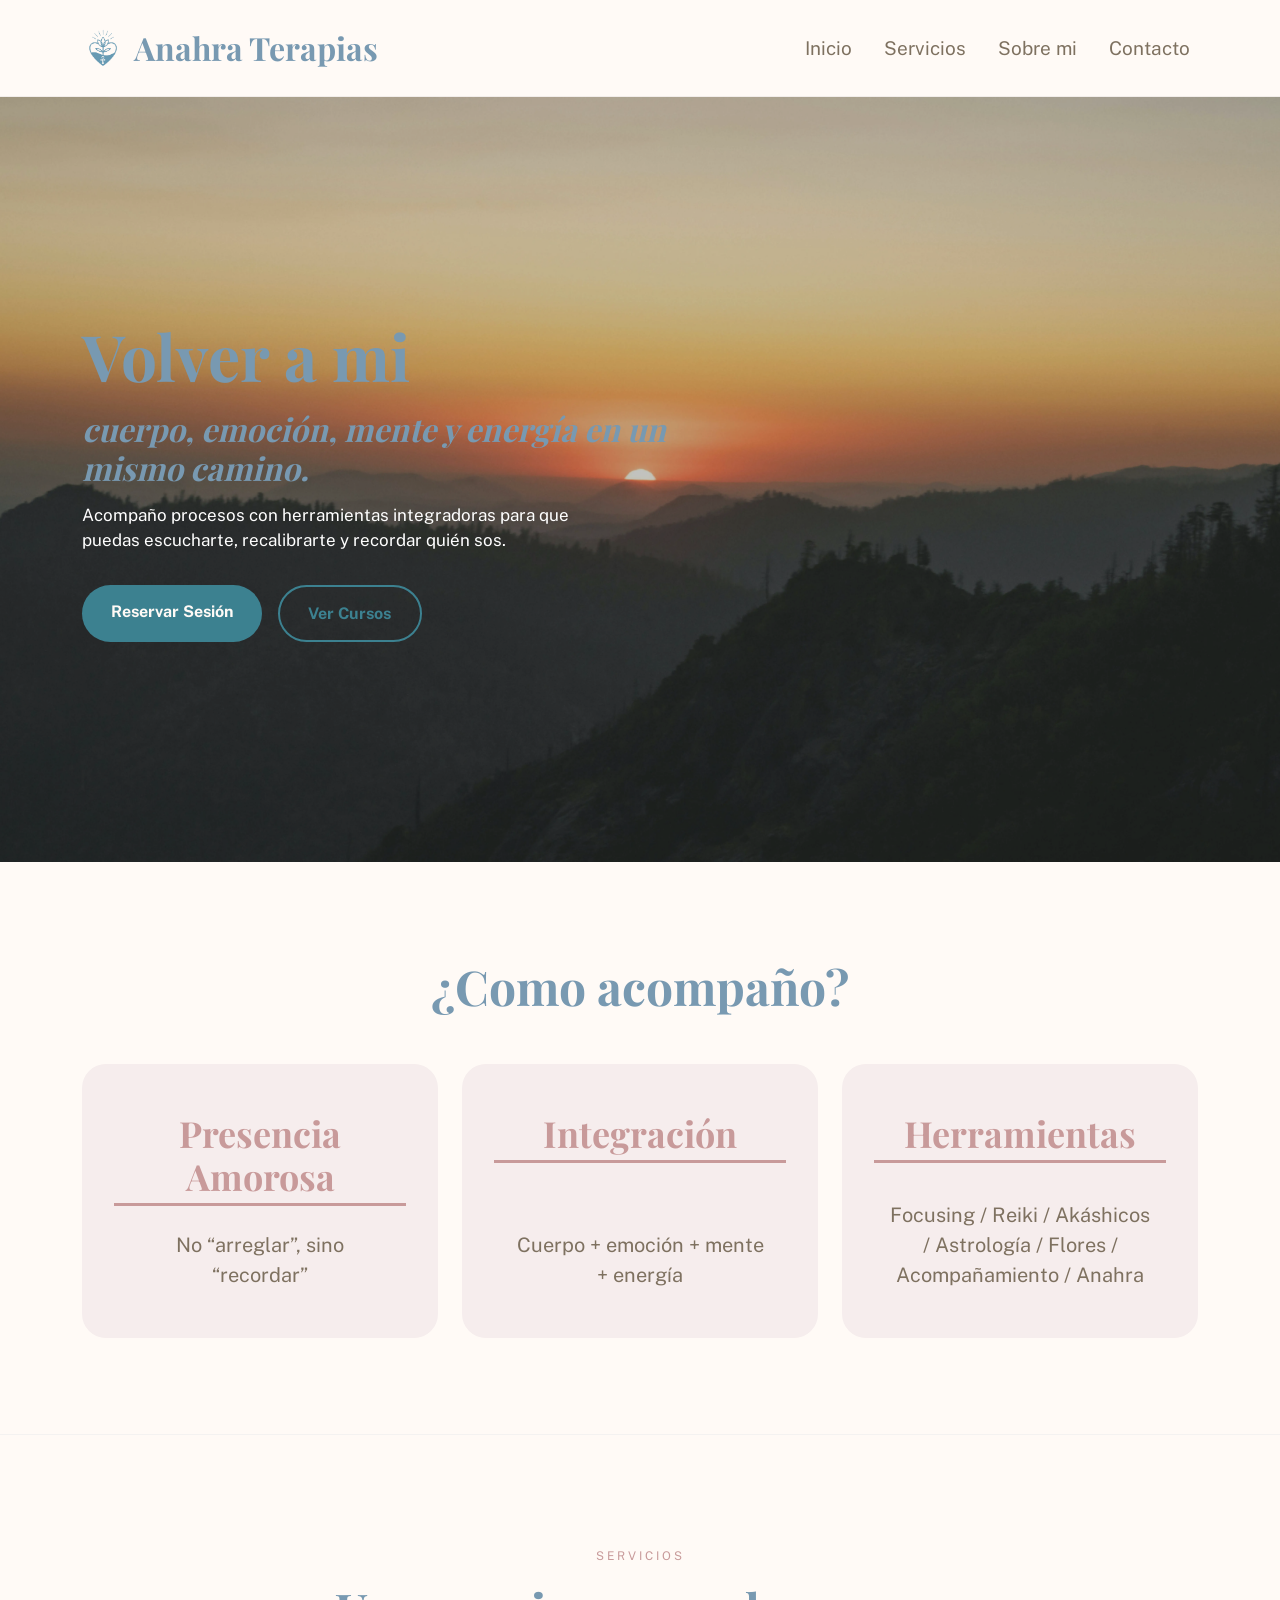
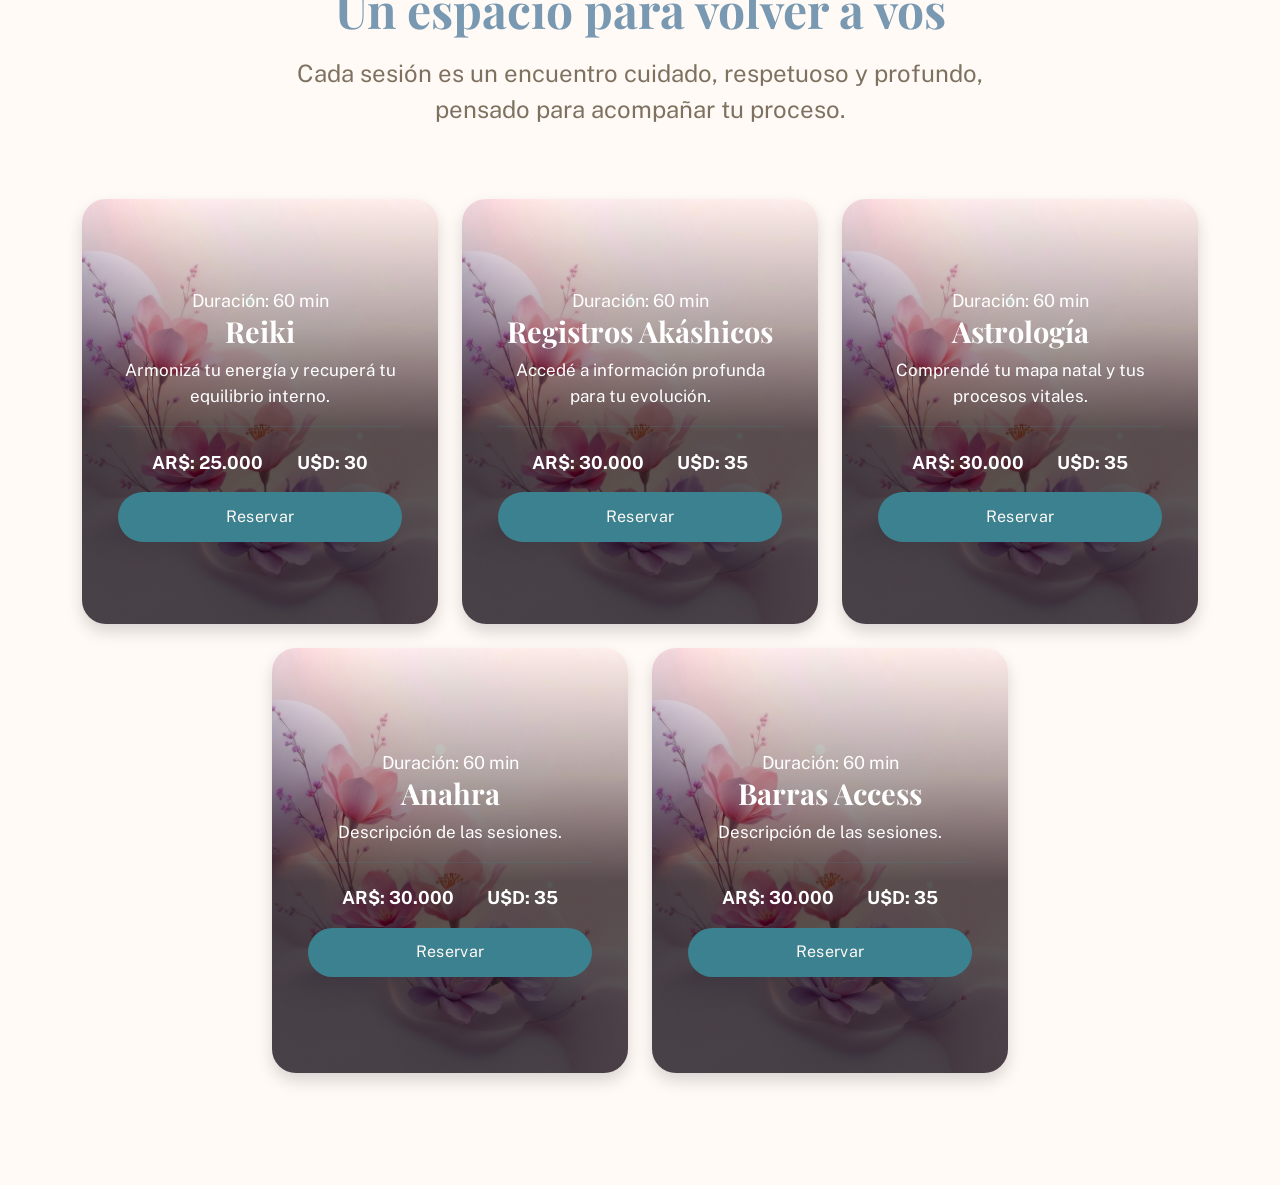
==== index.html @ 796b8c89 "first commit" ====
<!DOCTYPE html>
<html lang="en">

<head>
  <meta charset="UTF-8">
  <meta name="viewport" content="width=device-width, initial-scale=1.0, minimum-scale=1.0">
  <title>Anahra Terápias</title>

  <!-- styles -->
  <link rel="stylesheet" href="/dist/bootstrap-5.3.8-dist/css/bootstrap.min.css">
  <link rel="stylesheet" href="/dist/bootstrap-icons-1.13.1/bootstrap-icons.min.css">
  <link rel="stylesheet" href="/assets/main.css">
</head>

<body>
  <header class="sticky-top">
    <nav class="navbar navbar-expand-lg custom-navbar">
      <div class="container">

        <!-- Logo + Nombre -->
        <a class="navbar-brand brand-wrapper" href=".">
          <img src="/assets/img/logo-alt.png" alt="Logo" class="brand-logo">
          <span class="brand-text">
            Anahra Terapias
          </span>
        </a>

        <!-- Botón mobile -->
        <button class="navbar-toggler" type="button" data-bs-toggle="offcanvas" data-bs-target="#offcanvasNavbar">
          <span class="navbar-toggler-icon"></span>
        </button>

        <!-- Offcanvas -->
        <div class="offcanvas offcanvas-end" tabindex="-1" id="offcanvasNavbar">

          <div class="offcanvas-header">
            <h5 class="offcanvas-title brand-text">
              Menú
            </h5>
            <button type="button" class="btn-close" data-bs-dismiss="offcanvas">
            </button>
          </div>

          <div class="offcanvas-body">
            <ul class="navbar-nav justify-content-end flex-grow-1 gap-3">

              <li class="nav-item">
                <a class="nav-link nav-text" href="#">Inicio</a>
              </li>

              <li class="nav-item">
                <a class="nav-link nav-text" href="#">Servicios</a>
              </li>

              <li class="nav-item">
                <a class="nav-link nav-text" href="about.html">Sobre mi</a>
              </li>

              <li class="nav-item">
                <a class="nav-link nav-text" href="#">Contacto</a>
              </li>

            </ul>
          </div>

        </div>

      </div>
    </nav>
  </header>


  <main>
    <!-- main: hero section start -->
    <section class="hero">
      <div class="container">
        <div class="row align-items-center hero-row">

          <div class="col-lg-7">

            <h1 class="hero-title">
              Volver a mi
            </h1>

            <h2 class="hero-subtitle">
              cuerpo, emoción, mente y energía en un mismo camino.
            </h2>

            <p class="hero-text">
              Acompaño procesos con herramientas integradoras para que puedas escucharte, recalibrarte y recordar quién
              sos.
            </p>

            <div class="hero-buttons">
              <a href="https://calendar.app.google/NTyVHfQM2wgzenp68" target="_blank" class="btn-primary-custom">
                Reservar Sesión
              </a>

              <a href="#" class="btn-outline-custom">
                Ver Cursos
              </a>
            </div>

          </div>

        </div>
      </div>
    </section>
    <!-- end section -->

    <!-- main: section #1 -->

    <section class="section-one">
      <div class="container">

        <h1 class="section-one-title text-center">
          ¿Como acompaño?
        </h1>

        <div class="row g-4 mt-4">

          <!-- Card 1 -->
          <div class="col-lg-4">
            <div class="section-one-card">

              <h3 class="card-title underline">
                Presencia Amorosa
              </h3>

              <p class="card-text">
                No “arreglar”, sino “recordar”
              </p>

            </div>
          </div>

          <!-- Card 2 -->
          <div class="col-lg-4">
            <div class="section-one-card">

              <h3 class="card-title underline">
                Integración
              </h3>

              <p class="card-text">
                Cuerpo + emoción + mente + energía
              </p>

            </div>
          </div>

          <!-- Card 3 -->
          <div class="col-lg-4">
            <div class="section-one-card">

              <h3 class="card-title underline">
                Herramientas
              </h3>

              <p class="card-text">
                Focusing / Reiki / Akáshicos / Astrología /
                Flores / Acompañamiento / Anahra
              </p>

            </div>
          </div>

        </div>
      </div>
    </section>
    <!-- end section -->

    <!-- main: services section -->
    <section class="services-section">
      <div class="container">
        <div class="section-header text-center">
          <span class="section-eyebrow">
            SERVICIOS
          </span>
          <h2 class="section-title">
            Un espacio para volver a vos
          </h2>
          <p class="section-subtitle">
            Cada sesión es un encuentro cuidado, respetuoso y profundo,
            pensado para acompañar tu proceso.
          </p>
        </div>
        <!-- GRID (js) -->
        <div id="services-container" class="row g-4 mt-5 justify-content-center"></div>
      </div>
    </section>
    <!-- end section -->
  </main>
</body>

<!-- scripts & js -->
<script src="/assets/index.js"></script>
<script src="/dist/bootstrap-5.3.8-dist/js/bootstrap.bundle.min.js"></script>
<script src="/dist/bootstrap-icons-1.13.1/bootstrap-icons.json"></script>

</html>
---- assets/main.css ----
/* ===== fonts ===== */

@font-face {
  font-family: 'Playfair Display';
  src: url('/assets/fonts/PlayfairDisplay-Regular.woff2') format('woff2');
  font-weight: 400;
  font-style: normal;
  font-display: swap;
}

@font-face {
  font-family: 'Playfair Display';
  src: url('/assets/fonts/PlayfairDisplay-Bold.woff2') format('woff2');
  font-weight: 700;
  font-style: normal;
  font-display: swap;
}

@font-face {
  font-family: 'Public Sans';
  src: url('/assets/fonts/PublicSans-Regular.woff2') format('woff2');
  font-weight: 400;
  font-style: normal;
  font-display: swap;
}

@font-face {
  font-family: 'Public Sans';
  src: url('/assets/fonts/PublicSans-Bold.woff2') format('woff2');
  font-weight: 700;
  font-style: normal;
  font-display: swap;
}

/* ================== */

:root {

  /* Fonts */
  --font-title: 'Playfair Display', serif;
  --font-body: 'Public Sans', sans-serif;

  /* Background */
  --bg-main: #FFFAF6;

  /* UI Colors */
  --primary: #6EC1E4;
  --secondary: #E1C2C2;

  /* Buttons / Links */
  --cta: #3C8190;
  --cta-hover: #82B3BE;

  /* Typography */
  --heading: #7899B1;
  --text: #7E7160;
  --secondarytext: #fff;
  --blacktext: #222;
}

/* ===== reset ===== */

*,
*::before,
*::after {
  box-sizing: border-box;
  margin: 0;
  padding: 0;
}


html {
  scroll-behavior: smooth;
}


body {
  min-height: 100vh;
  text-rendering: optimizeLegibility;
  -webkit-font-smoothing: antialiased;
  background: var(--bg-main);
  color: var(--text);
  overflow-x: hidden;
  /* font */
  font-family: var(--font-body);
  font-weight: 400;
}

img,
picture,
video,
canvas,
svg {
  display: block;
  max-width: 100%;
}

input,
button,
textarea,
select {
  font: inherit;
}

a {
  text-decoration: none;
  color: inherit;
  /* font */
  font-family: var(--font-body);
  font-weight: 400;
  color: var(--cta);
}

ul,
ol {
  list-style: none;
}

h1,
h2,
h3,
h4,
h5,
h6 {
  color: var(--heading);
}

h1,
h2 {
  /* font */
  font-family: var(--font-title);
  font-weight: 700;
  color: var(--heading);
}

h3,
h4,
h5,
h6 {
  /* font */
  font-family: var(--font-body);
  font-weight: 700;
  color: var(--heading);
}

p {
  /* font */
  font-family: var(--font-body);
  font-weight: 400;
}

/* ================== */

/* ===== global styles ===== */

button,
.btn {
  font-family: var(--font-body);
}

.btn {
  display: inline-flex;
  align-items: center;
  justify-content: center;
  padding: 0.8rem 1.6rem;
  border-radius: 999px;
  border: none;
  background: var(--cta);
  color: var(--bg-main);
  font-weight: 500;
  letter-spacing: 0.3px;
  cursor: pointer;
  transition: all .25s ease;
}

.btn:hover {
  background: var(--cta-hover);
  box-shadow: 0 8px 18px rgba(0, 0, 0, 0.08);
  color: var(--bg-main);
}

.btn:active {
  transform: translateY(0);
  box-shadow: none;
}

.btn-outline {
  background: transparent;
  align-items: center;
  justify-content: center;
  padding: 0.8rem 1.6rem;
  border-radius: 999px;
  font-weight: 500;
  letter-spacing: 0.3px;
  cursor: pointer;
  transition: all .25s ease;
  border: 2px solid var(--cta);
  color: var(--cta);

}

.btn-outline:hover {
  border: 2px solid var(--cta-hover);
  background: var(--cta-hover);
  color: var(--bg-main);
}

/* ================== */

/* ===== navbar ===== */

.custom-navbar {
  background: #FFFAF6;
  padding: 1.2rem 0;
  border-bottom: 1px solid rgba(0, 0, 0, 0.05);
}

.brand-wrapper {
  display: flex;
  align-items: center;
  gap: .6rem;
  text-decoration: none;
}

.brand-logo {
  height: 42px;
  width: auto;
}

.brand-text {
  font-family: 'Playfair Display', serif;
  font-weight: 700;
  font-size: 1.5rem;
  color: var(--heading);
  font-size: 2rem;
}

.nav-text {
  font-family: 'Public Sans', sans-serif;
  font-weight: 400;
  color: var(--text);
  font-size: 1.25rem;
}

.nav-text:hover {
  color: var(--cta-hover);
}

.navbar-toggler {
  border: none;
}

.navbar-toggler:focus {
  box-shadow: none;
}

.offcanvas {
  background: #FFFAF6;
}

.offcanvas .nav-link {
  font-size: 1.2rem;
  padding: .5rem 0;
}

@media (max-width: 426px) {

  .brand-text {
    font-size: 1.25rem;
  }

  .nav-text {
    font-size: .95rem;
  }

}

/* ================== */

/* ===== main: hero section ===== */

.hero {
  min-height: 85vh;
  display: flex;
  align-items: center;
  background-image: url('/assets/img/img (5).webp');
  background-size: cover;
  background-position: center;
  position: relative;
}

.hero::before {
  content: "";
  position: absolute;
  inset: 0;
  background: #4d4b4a55;
}

.hero .container {
  position: relative;
  z-index: 2;
}

.hero-title {
  font-family: 'Playfair Display', serif;
  font-weight: 700;
  font-size: clamp(2.8rem, 5vw, 4rem);
  color: var(--heading);
  text-wrap-mode: nowrap;
}

.hero-subtitle {
  font-family: 'Playfair Display', serif;
  font-style: italic;
  font-size: clamp(1.5rem, 3vw, 2rem);
  margin-top: 1rem;
  color: var(--heading);
  text-wrap-mode: nowrap;
}

.hero-text {
  font-family: 'Public Sans', sans-serif;
  font-size: 1.05rem;
  max-width: 520px;
  margin-top: 1rem;
  color: var(--secondarytext);
  text-wrap-mode: nowrap;
}

.hero-buttons {
  margin-top: 2rem;
  display: flex;
  gap: 1rem;
  flex-wrap: wrap;
}

.btn-primary-custom {
  background: var(--cta);
  color: var(--bg-main);
  padding: .9rem 1.8rem;
  border-radius: 999px;
  text-decoration: none;
  font-family: 'Public Sans', sans-serif;
  font-weight: 600;
  transition: .25s;
}

.btn-primary-custom:hover {
  background: var(--cta-hover);
}

.btn-outline-custom {
  border: 2px solid var(--cta);
  color: var(--cta);
  padding: .9rem 1.8rem;
  border-radius: 999px;
  text-decoration: none;
  font-family: 'Public Sans', sans-serif;
  font-weight: 600;
  transition: .25s;
}

.btn-outline-custom:hover {
  background: var(--cta-hover);
  color: var(--bg-main);
  border: 2px solid var(--cta-hover);
}

@media (max-width:992px) {
  .hero-title {
    text-wrap-style: balance !important;
  }

  .hero-text {
    text-wrap-style: pretty !important;
  }

  .hero-subtitle {
    text-wrap-style: pretty !important;
  }
}

@media (max-width:768px) {

  .hero {
    text-align: center;
    padding: 4rem 0;
  }

  .hero-text {
    margin-inline: auto;
  }

  .hero-buttons {
    justify-content: center;
  }

}

/* ================== */

/* ===== main: section one ===== */

.section-one {
  background: #FFFAF6;
  padding: 6rem 0;
}

.section-one-title {
  font-family: 'Playfair Display', serif;
  font-weight: 700;
  font-size: clamp(2rem, 4vw, 2.8rem);
  color: #7899B1;
  font-size: 3rem;
}

.section-one-card {
  background: #F6EDED;
  border-radius: 24px;
  padding: 3rem 2rem;
  text-align: center;
  height: 100%;
  display: flex;
  flex-direction: column;
  justify-content: center;
}

.card-title {
  font-family: 'Playfair Display', serif;
  font-weight: 700;
  font-size: 2.25rem;
  color: #C89A9A;
  margin-bottom: 2rem;
}

.card-text {
  font-family: 'Public Sans', sans-serif;
  color: #7E7160;
  max-width: 260px;
  margin: auto;
  font-size: 1.25rem;
}

@media (max-width:768px) {

  .section-one {
    padding: 4rem 1rem;
  }

  .section-one-card {
    padding: 2rem 1.5rem;
  }

}

.card-title.underline {
  position: relative;
  display: inline-block;
}

/* linea */
.card-title.underline::after {
  content: "";
  position: absolute;
  left: 0;
  bottom: -8px;
  width: 100%;
  height: 3px;
  background: #C89A9A;
  transform-origin: left;
  animation: drawLine 3.5s ease-in-out infinite;
}

@keyframes drawLine {

  0% {
    transform: scaleX(0);
    opacity: 0;
  }

  20% {
    transform: scaleX(1);
    opacity: 1;
  }

  80% {
    transform: scaleX(1);
    opacity: 1;
  }

  100% {
    transform: scaleX(0);
    opacity: 0;
  }
}

/* ===== sections: title / subtitle / eyebrown ===== */

.section-header {
  max-width: 720px;
  margin: auto;
}

.section-eyebrow {
  display: block;
  font-family: 'Public Sans', sans-serif;
  letter-spacing: 3px;
  font-size: .75rem;
  color: #C89A9A;
  margin-bottom: 1rem;
}

.section-title {
  font-family: 'Playfair Display', serif;
  font-size: clamp(2.3rem, 4vw, 3rem);
  color: #7899B1;
  font-weight: 700;
  font-size: 3rem;
}

.section-subtitle {
  font-family: 'Public Sans', sans-serif;
  color: #7E7160;
  margin-top: 1rem;
  font-size: 1.50rem;
}

/* ================== */

/* ===== main: services section ===== */

.services-section {
  background: #FFFAF6;
  padding: 7rem 0;
  border-top: 1px solid rgba(120, 153, 177, .08);

}

.service-card {
  position: relative;
  border-radius: 24px;
  overflow: hidden;
  height: 425px;
  background-size: cover;
  background-position: center;
  display: flex;
  align-items: center;
  justify-content: center;
  transition: all .4s ease;
}

.service-btn {
  display: inline-block;
  margin-top: auto;
  font-family: var(--font-body);
}

.service-content {
  width: 100%;
  margin: calc(10%);
}

.service-card::before {
  content: "";
  position: absolute;
  inset: 0;
  background: linear-gradient(to top,
      #000000a6 45%,
      #0000004d 70%,
      transparent);
  transition: .4s ease;
}

.service-card>* {
  position: relative;
  z-index: 2;
}

.service-duration {
  display: block;
  margin-top: .4rem;
  font-size: 1.1rem;
  color: var(--secondarytext);
  font-family: var(--font-body);
}

.service-price-container {
  display: flex;
  justify-content: space-evenly;
}

.service-price {
  margin-top: .4rem;
  font-size: 1.1rem;
  font-weight: bold;
  color: var(--secondarytext);
  font-family: var(--font-body);
}

.service-card h3 {
  font-family: var(--font-title);
  font-size: 1.8rem;
  color: var(--secondarytext);
}

.service-benefit {
  font-family: var(--font-body);
  font-size: 1.05rem;
  line-height: 1.6;
  color: var(--secondarytext);
}


.service-card:hover::before {
  background: rgba(255, 255, 255, 0.511);
}

.service-card:hover h3,
.service-card:hover .service-benefit,
.service-card:hover .service-duration,
.service-card:hover .service-price {
  color: var(--blacktext);
}

/* ================== */
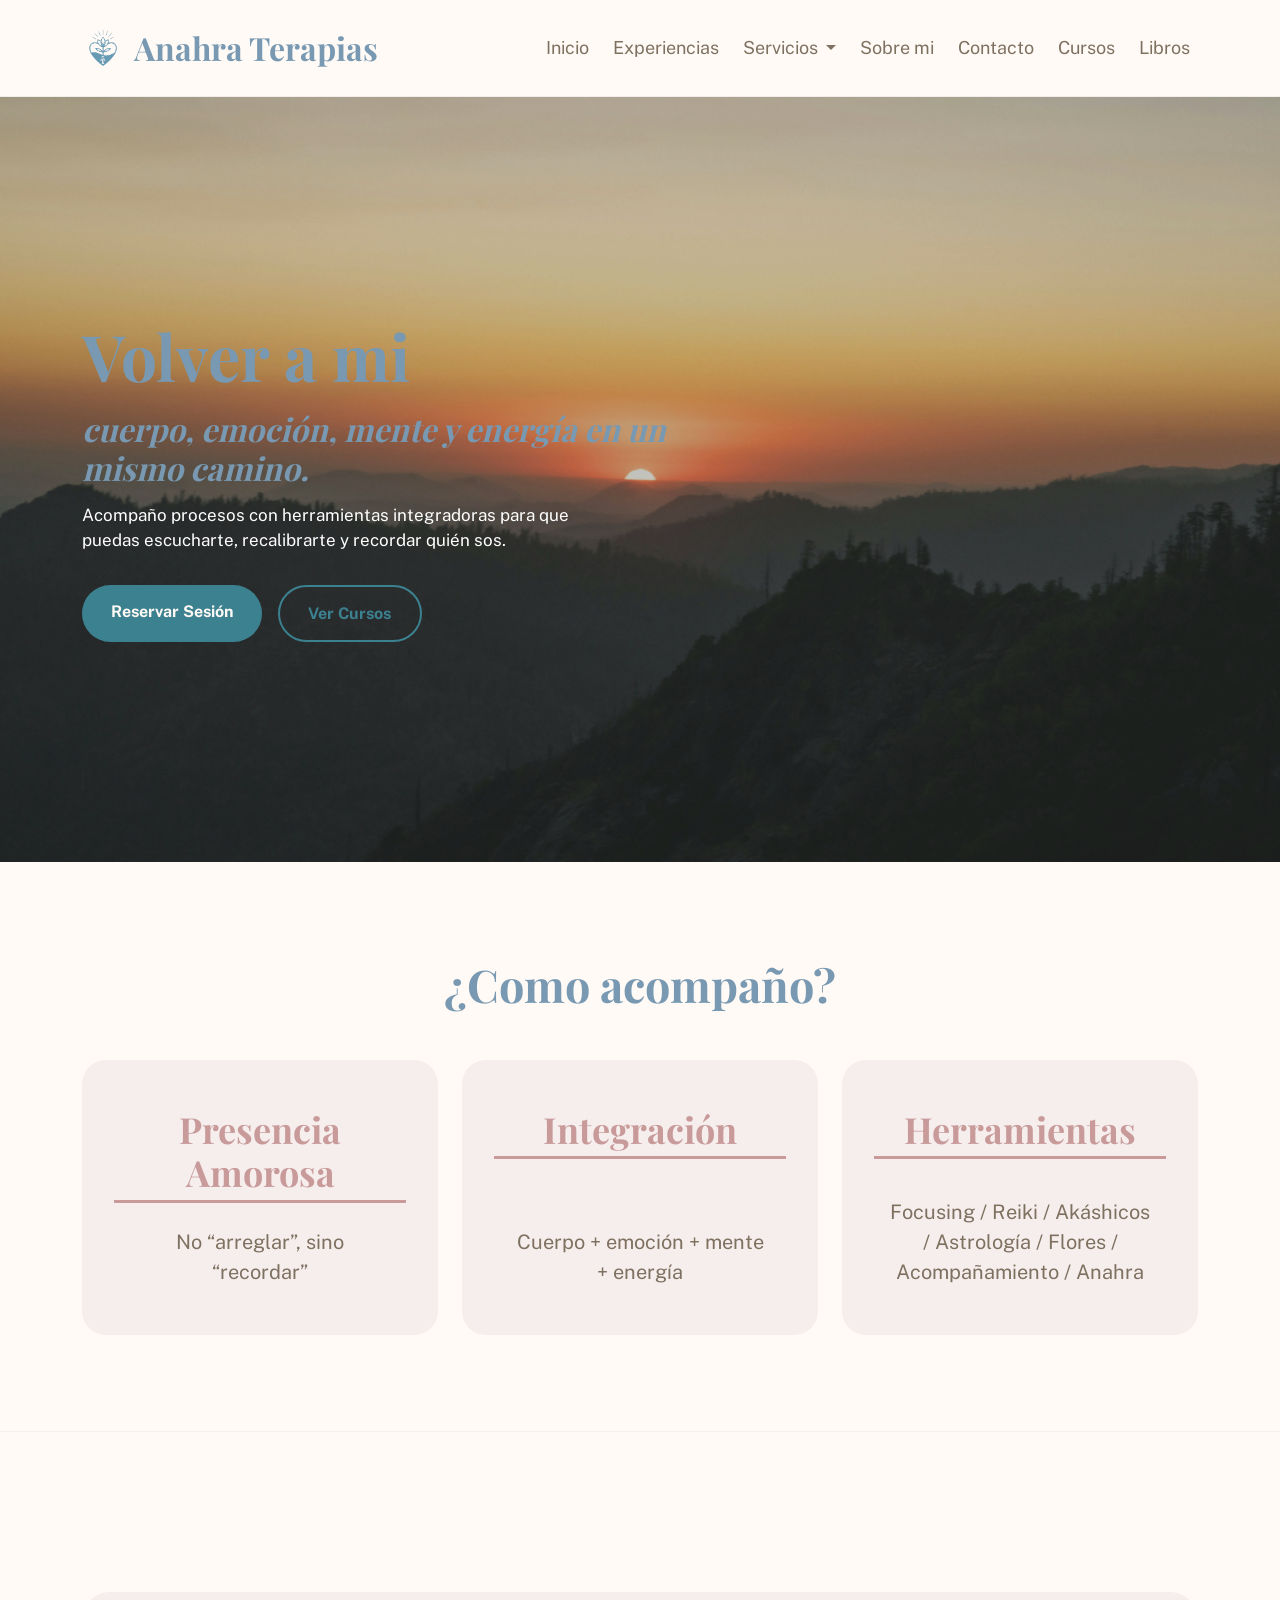
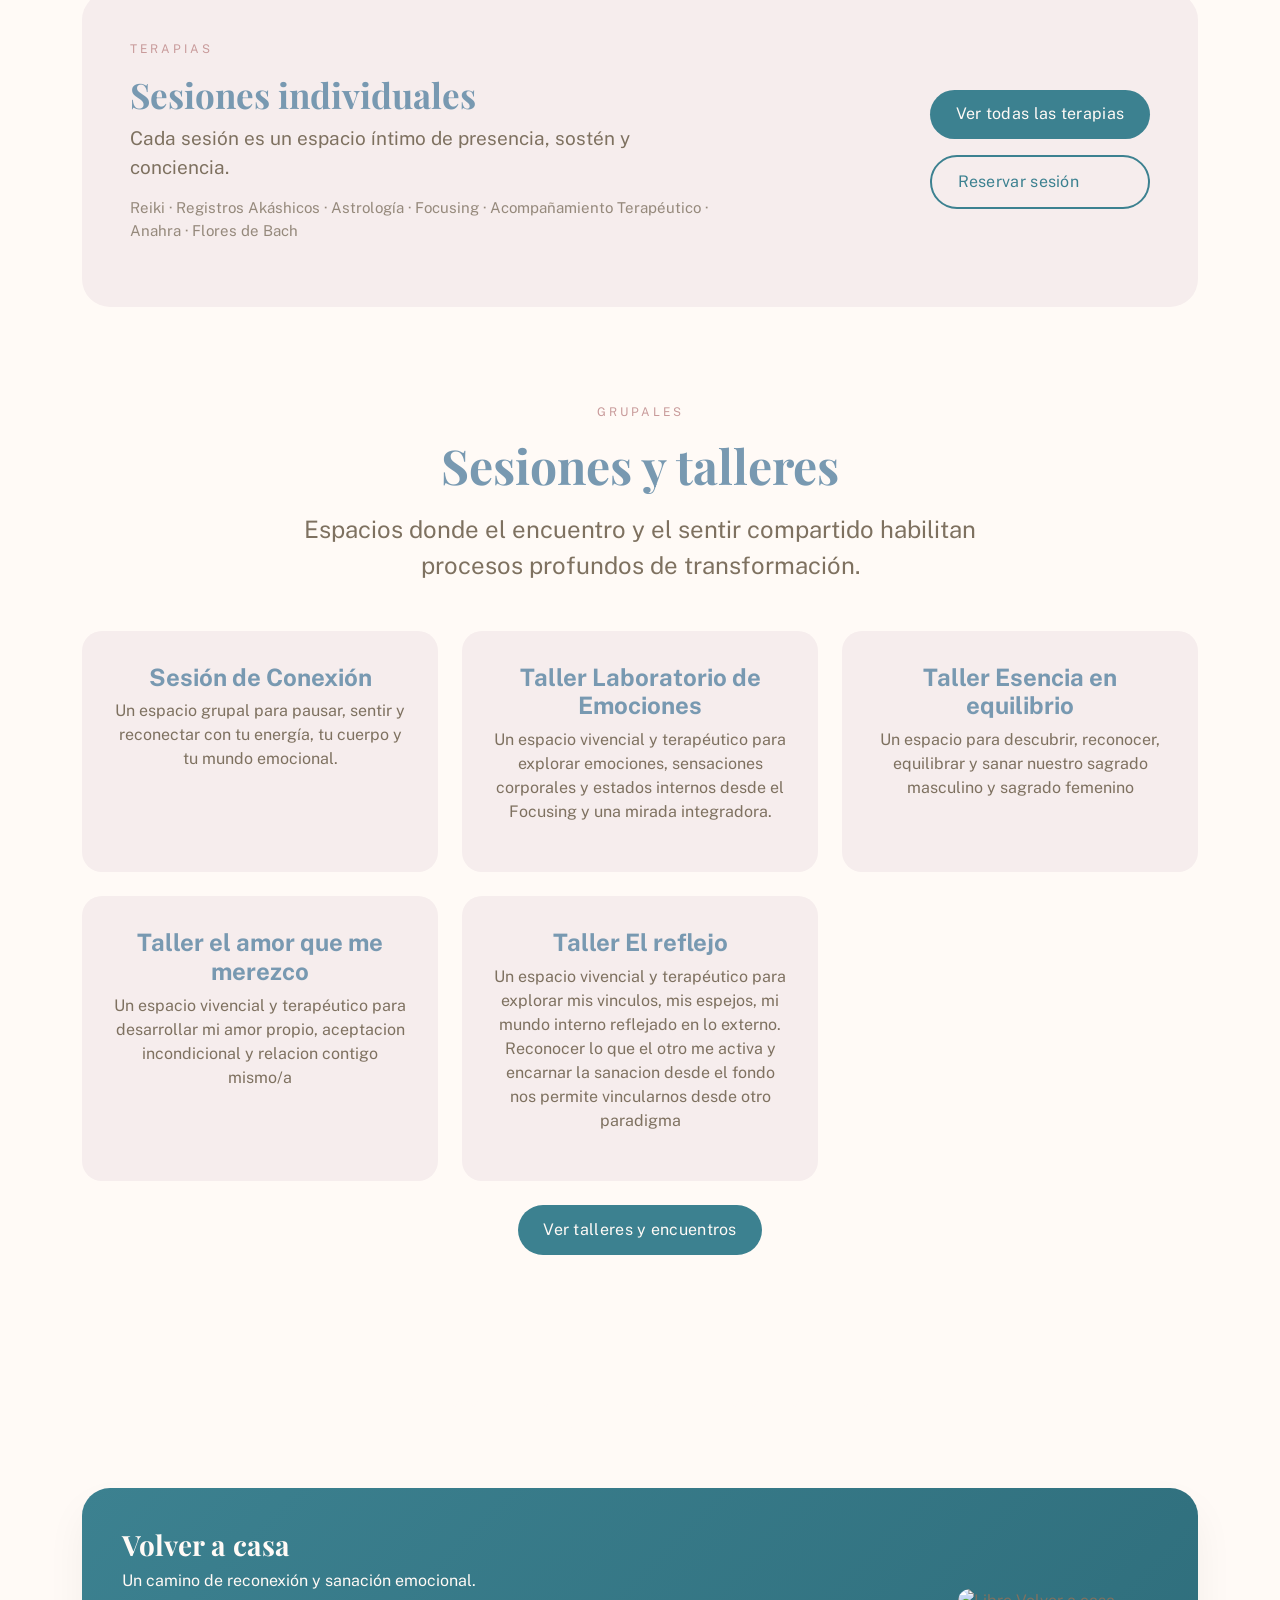
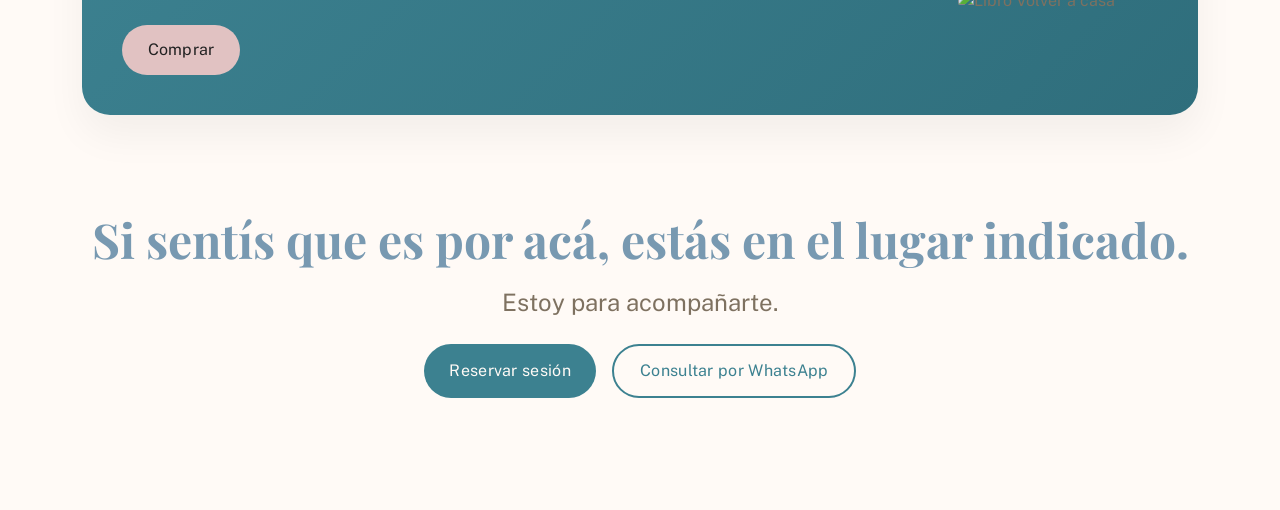
==== commit 61ebe7c6: "update - 18-3-26" ====
--- a/index.html
+++ b/index.html
@@ -7,9 +7,9 @@
   <title>Anahra Terápias</title>
 
   <!-- styles -->
-  <link rel="stylesheet" href="/dist/bootstrap-5.3.8-dist/css/bootstrap.min.css">
-  <link rel="stylesheet" href="/dist/bootstrap-icons-1.13.1/bootstrap-icons.min.css">
-  <link rel="stylesheet" href="/assets/main.css">
+  <link rel="stylesheet" href="./dist/bootstrap-5.3.8-dist/css/bootstrap.min.css">
+  <link rel="stylesheet" href="./dist/bootstrap-icons-1.13.1/bootstrap-icons.min.css">
+  <link rel="stylesheet" href="./assets/main.css">
 </head>
 
 <body>
@@ -19,7 +19,7 @@
 
         <!-- Logo + Nombre -->
         <a class="navbar-brand brand-wrapper" href=".">
-          <img src="/assets/img/logo-alt.png" alt="Logo" class="brand-logo">
+          <img src="./assets/img/logo-alt.png" alt="Logo" class="brand-logo">
           <span class="brand-text">
             Anahra Terapias
           </span>
@@ -42,22 +42,59 @@
           </div>
 
           <div class="offcanvas-body">
-            <ul class="navbar-nav justify-content-end flex-grow-1 gap-3">
+            <ul class="navbar-nav justify-content-end flex-grow-1 gap-2">
 
               <li class="nav-item">
                 <a class="nav-link nav-text" href="#">Inicio</a>
               </li>
 
               <li class="nav-item">
-                <a class="nav-link nav-text" href="#">Servicios</a>
-              </li>
-
-              <li class="nav-item">
-                <a class="nav-link nav-text" href="about.html">Sobre mi</a>
+                <a class="nav-link nav-text" href="#experiencias">Experiencias</a>
+              </li>
+
+              <li class="nav-item dropdown">
+                <a class="nav-link dropdown-toggle nav-text" href="#" role="button" data-bs-toggle="dropdown"
+                  aria-expanded="false">
+                  Servicios
+                </a>
+
+                <ul class="dropdown-menu shadow">
+
+                  <li>
+                    <a class="dropdown-item" href="terapias.html">
+                      Terapias
+                    </a>
+                  </li>
+
+                  <li>
+                    <a class="dropdown-item" href="#talleres">
+                      Talleres
+                    </a>
+                  </li>
+
+                  <li>
+                    <a class="dropdown-item" href="#libros">
+                      Libros
+                    </a>
+                  </li>
+
+                </ul>
+              </li>
+
+              <li class="nav-item">
+                <a class="nav-link nav-text" href="sobre-mi.html">Sobre mi</a>
               </li>
 
               <li class="nav-item">
                 <a class="nav-link nav-text" href="#">Contacto</a>
+              </li>
+
+              <li class="nav-item">
+                <a class="nav-link nav-text" href="#">Cursos</a>
+              </li>
+
+              <li class="nav-item">
+                <a class="nav-link nav-text" href="#">Libros</a>
               </li>
 
             </ul>
@@ -170,23 +207,172 @@
     </section>
     <!-- end section -->
 
-    <!-- main: services section -->
-    <section class="services-section">
+    <!-- main: experience section -->
+    <section class="experience-section" id="experiencias">
       <div class="container">
-        <div class="section-header text-center">
-          <span class="section-eyebrow">
-            SERVICIOS
-          </span>
+
+        <!-- CTA TERAPIAS -->
+        <div class="cta-terapias mt-5">
+
+          <div class="cta-terapias-content">
+
+            <!-- TEXTO -->
+            <div class="cta-text">
+              <span class="section-eyebrow">TERAPIAS</span>
+
+              <h2 class="cta-title">
+                Sesiones individuales
+              </h2>
+
+              <p class="cta-subtitle">
+                Cada sesión es un espacio íntimo de presencia, sostén y conciencia.
+              </p>
+
+              <p class="cta-list">
+                Reiki · Registros Akáshicos · Astrología · Focusing · Acompañamiento Terapéutico · Anahra · Flores de
+                Bach
+              </p>
+            </div>
+
+            <!-- BOTONES -->
+            <div class="cta-actions">
+              <a href="terapias.html" class="btn">
+                Ver todas las terapias
+              </a>
+
+              <a href="https://calendar.app.google/NTyVHfQM2wgzenp68" target="_blank" class="btn-outline">
+                Reservar sesión
+              </a>
+            </div>
+
+          </div>
+
+        </div>
+
+        <!-- GRUPALES -->
+        <div class="mt-5 pt-5">
+          <div class="section-header text-center">
+            <span class="section-eyebrow">GRUPALES</span>
+            <h2 class="section-title">Sesiones y talleres</h2>
+            <p class="section-subtitle">
+              Espacios donde el encuentro y el sentir compartido habilitan procesos profundos de transformación.
+            </p>
+          </div>
+
+          <div class="row g-4 mt-4">
+
+            <div class="col-md-6 col-lg-4">
+              <div class="experience-card">
+                <h4>Sesión de Conexión</h4>
+                <p>Un espacio grupal para pausar, sentir y reconectar con tu energía, tu cuerpo y tu mundo emocional.
+                </p>
+              </div>
+            </div>
+
+            <div class="col-md-6 col-lg-4">
+              <div class="experience-card">
+                <h4>Taller Laboratorio de Emociones</h4>
+                <p>Un espacio vivencial y terapéutico para explorar emociones, sensaciones corporales y estados internos
+                  desde el Focusing y una mirada integradora.</p>
+              </div>
+            </div>
+
+            <div class="col-md-6 col-lg-4">
+              <div class="experience-card">
+                <h4>Taller Esencia en equilibrio</h4>
+                <p>Un espacio para descubrir, reconocer, equilibrar y sanar nuestro sagrado masculino y sagrado femenino
+                </p>
+              </div>
+            </div>
+
+            <div class="col-md-6 col-lg-4">
+              <div class="experience-card">
+                <h4>Taller el amor que me merezco</h4>
+                <p>Un espacio vivencial y terapéutico para desarrollar mi amor propio, aceptacion incondicional y
+                  relacion contigo mismo/a</p>
+              </div>
+            </div>
+
+            <div class="col-md-6 col-lg-4">
+              <div class="experience-card">
+                <h4>Taller El reflejo</h4>
+                <p>Un espacio vivencial y terapéutico para explorar mis vinculos, mis espejos, mi mundo interno
+                  reflejado en lo externo. Reconocer lo que el otro me activa y encarnar la sanacion desde el fondo nos
+                  permite vincularnos desde otro paradigma</p>
+              </div>
+            </div>
+
+          </div>
+
+          <div class="text-center mt-4">
+            <a href="#" class="btn">Ver talleres y encuentros</a>
+          </div>
+        </div>
+
+        <!-- LIBROS CTA -->
+        <div class="cta-libros mt-5">
+
+          <div class="cta-libros-header text-center">
+            <span class="section-eyebrow">LIBROS</span>
+
+            <h2 class="cta-libros-title">
+              Mis libros
+            </h2>
+
+            <p class="cta-libros-subtitle">
+              Hay procesos que no siempre necesitan una sesión, sino un espacio íntimo de lectura y reflexión.
+            </p>
+          </div>
+
+          <!-- CARD DESTACADA -->
+          <div class="cta-libros-card">
+
+            <div class="cta-libros-content">
+
+              <!-- TEXTO -->
+              <div class="cta-libros-text">
+                <h3>Volver a casa</h3>
+                <p>
+                  Un camino de reconexión y sanación emocional.
+                </p>
+
+                <a href="#" class="btn mt-3">
+                  Comprar
+                </a>
+              </div>
+
+              <!-- IMAGEN -->
+              <div class="cta-libros-img">
+                <img src="./assets/img/libro.webp" alt="Libro Volver a casa">
+              </div>
+
+            </div>
+
+          </div>
+
+        </div>
+
+        <!-- CTA FINAL -->
+        <div class="mt-5 pt-5 text-center">
           <h2 class="section-title">
-            Un espacio para volver a vos
+            Si sentís que es por acá, estás en el lugar indicado.
           </h2>
-          <p class="section-subtitle">
-            Cada sesión es un encuentro cuidado, respetuoso y profundo,
-            pensado para acompañar tu proceso.
+
+          <p class="section-subtitle mt-3">
+            Estoy para acompañarte.
           </p>
-        </div>
-        <!-- GRID (js) -->
-        <div id="services-container" class="row g-4 mt-5 justify-content-center"></div>
+
+          <div class="mt-4 d-flex justify-content-center gap-3 flex-wrap">
+            <a href="https://calendar.app.google/NTyVHfQM2wgzenp68" class="btn">
+              Reservar sesión
+            </a>
+
+            <a href="#" class="btn-outline">
+              Consultar por WhatsApp
+            </a>
+          </div>
+        </div>
+
       </div>
     </section>
     <!-- end section -->
@@ -194,8 +380,8 @@
 </body>
 
 <!-- scripts & js -->
-<script src="/assets/index.js"></script>
-<script src="/dist/bootstrap-5.3.8-dist/js/bootstrap.bundle.min.js"></script>
-<script src="/dist/bootstrap-icons-1.13.1/bootstrap-icons.json"></script>
+<script src="./assets/index.js"></script>
+<script src="./dist/bootstrap-5.3.8-dist/js/bootstrap.bundle.min.js"></script>
+<script src="./dist/bootstrap-icons-1.13.1/bootstrap-icons.json"></script>
 
 </html>
--- a/assets/main.css
+++ b/assets/main.css
@@ -2,7 +2,7 @@
 
 @font-face {
   font-family: 'Playfair Display';
-  src: url('/assets/fonts/PlayfairDisplay-Regular.woff2') format('woff2');
+  src: url('../assets/fonts/PlayfairDisplay-Regular.woff2') format('woff2');
   font-weight: 400;
   font-style: normal;
   font-display: swap;
@@ -10,7 +10,7 @@
 
 @font-face {
   font-family: 'Playfair Display';
-  src: url('/assets/fonts/PlayfairDisplay-Bold.woff2') format('woff2');
+  src: url('../assets/fonts/PlayfairDisplay-Bold.woff2') format('woff2');
   font-weight: 700;
   font-style: normal;
   font-display: swap;
@@ -18,7 +18,7 @@
 
 @font-face {
   font-family: 'Public Sans';
-  src: url('/assets/fonts/PublicSans-Regular.woff2') format('woff2');
+  src: url('../assets/fonts/PublicSans-Regular.woff2') format('woff2');
   font-weight: 400;
   font-style: normal;
   font-display: swap;
@@ -26,7 +26,7 @@
 
 @font-face {
   font-family: 'Public Sans';
-  src: url('/assets/fonts/PublicSans-Bold.woff2') format('woff2');
+  src: url('../assets/fonts/PublicSans-Bold.woff2') format('woff2');
   font-weight: 700;
   font-style: normal;
   font-display: swap;
@@ -235,15 +235,35 @@
   font-size: 2rem;
 }
 
-.nav-text {
+.nav-text,
+.dropdown,
+.dropdown-toggle,
+.dropdown-menu,
+.dropdown-item {
   font-family: 'Public Sans', sans-serif;
   font-weight: 400;
-  color: var(--text);
-  font-size: 1.25rem;
-}
-
-.nav-text:hover {
-  color: var(--cta-hover);
+  color: var(--text) !important;
+  font-size: 1.10rem !important;
+}
+
+.nav-text:hover,
+.dropdown:hover,
+.dropdown-toggle:hover,
+.dropdown-menu:hover,
+.dropdown-item:hover {
+  color: var(--cta-hover) !important;
+}
+
+/* refuerzo para dropdown */
+.dropdown-menu {
+  color: var(--text) !important;
+  border: none !important;
+  background-color: var(--bg-main) !important;
+}
+
+/* refuerzo para los items */
+.dropdown-item:focus {
+  background-color: var(--bg-main) !important;
 }
 
 .navbar-toggler {
@@ -283,7 +303,7 @@
   min-height: 85vh;
   display: flex;
   align-items: center;
-  background-image: url('/assets/img/img (5).webp');
+  background-image: url('../assets/img/img (5).webp');
   background-size: cover;
   background-position: center;
   position: relative;
@@ -411,7 +431,6 @@
   font-weight: 700;
   font-size: clamp(2rem, 4vw, 2.8rem);
   color: #7899B1;
-  font-size: 3rem;
 }
 
 .section-one-card {
@@ -527,99 +546,317 @@
 
 /* ================== */
 
-/* ===== main: services section ===== */
+/* ===== main: experiencie section ===== */
+
+.experience-section {
+  background: #FFFAF6;
+  padding: 7rem 0;
+  border-top: 1px solid rgba(120, 153, 177, .08);
+}
+
+.experience-card {
+  background: #F6EDED;
+  border-radius: 20px;
+  padding: 2rem;
+  height: 100%;
+  text-align: center;
+  transition: all .3s ease;
+}
+
+.experience-card:hover {
+  transform: translateY(-6px);
+}
+
+/* ===== CTA TERAPIAS ===== */
+
+.cta-terapias {
+  background: #F6EDED;
+  border-radius: 28px;
+  padding: 3rem;
+  margin-top: 3rem;
+}
+
+.cta-terapias-content {
+  display: flex;
+  justify-content: space-between;
+  align-items: center;
+  gap: 2rem;
+}
+
+/* TEXTO */
+.cta-text {
+  max-width: 600px;
+}
+
+.cta-title {
+  font-family: var(--font-title);
+  font-size: 2.2rem;
+  margin: 0.5rem 0;
+}
+
+.cta-subtitle {
+  font-size: 1.2rem;
+  margin-bottom: 1rem;
+}
+
+.cta-list {
+  font-size: 0.95rem;
+  opacity: 0.8;
+}
+
+/* BOTONES */
+.cta-actions {
+  display: flex;
+  flex-direction: column;
+  gap: 1rem;
+  min-width: 220px;
+}
+
+/* ================================
+   RESPONSIVE
+================================ */
+
+@media (max-width: 768px) {
+
+  .cta-terapias-content {
+    flex-direction: column;
+    text-align: center;
+  }
+
+  .cta-actions {
+    width: 100%;
+    align-items: center;
+  }
+
+  .cta-actions a {
+    width: 100%;
+    max-width: 300px;
+  }
+
+}
+
+/* ===== CTA LIBROS ===== */
+
+.cta-libros {
+  margin-top: 4rem;
+}
+
+.cta-libros-title {
+  font-family: var(--font-title);
+  font-size: 2.2rem;
+  margin: 0.5rem 0;
+}
+
+.cta-libros-subtitle {
+  font-size: 1.1rem;
+  max-width: 600px;
+  margin: auto;
+}
+
+/* CARD */
+.cta-libros-card {
+  margin-top: 3rem;
+  background: linear-gradient(135deg, var(--cta), #2f6e7c);
+  border-radius: 28px;
+  padding: 2.5rem;
+  box-shadow: 0 20px 40px rgba(0, 0, 0, 0.05);
+}
+
+.cta-libros-content {
+  display: flex;
+  align-items: center;
+  justify-content: space-between;
+  gap: 2rem;
+}
+
+/* TEXTO */
+.cta-libros-text h3,
+.cta-libros-text p,
+.cta-libros-title,
+.cta-libros-subtitle,
+.cta-libros .section-eyebrow {
+  color: var(--bg-main);
+}
+
+.cta-libros-text h3 {
+  font-family: var(--font-title);
+}
+
+/* BOTÓN */
+.cta-libros-text .btn {
+  background: var(--secondary);
+  color: var(--blacktext);
+  border: none;
+  transition: all .3s ease;
+}
+
+.cta-libros-text .btn:hover {
+  transform: scale(1.05);
+}
+
+/* IMAGEN */
+.cta-libros-img {
+  width: 200px;
+}
+
+.cta-libros-img img {
+  width: 100%;
+  border-radius: 16px;
+}
+
+/* ================================
+   RESPONSIVE
+================================ */
+
+@media (max-width: 768px) {
+
+  .cta-libros-content {
+    flex-direction: column;
+    text-align: center;
+  }
+
+  .cta-libros-img {
+    width: 150px;
+  }
+
+}
+
+/* ================== */
+
+/* ===== terapias.html ===== */
 
 .services-section {
   background: #FFFAF6;
   padding: 7rem 0;
-  border-top: 1px solid rgba(120, 153, 177, .08);
-
-}
-
-.service-card {
-  position: relative;
+}
+
+.service-card-new {
+  background: #F6EDED;
   border-radius: 24px;
   overflow: hidden;
-  height: 425px;
-  background-size: cover;
-  background-position: center;
-  display: flex;
-  align-items: center;
-  justify-content: center;
-  transition: all .4s ease;
-}
-
-.service-btn {
-  display: inline-block;
-  margin-top: auto;
-  font-family: var(--font-body);
-}
-
-.service-content {
+  height: 100%;
+  display: flex;
+  flex-direction: column;
+  transition: all .3s ease;
+}
+
+.service-card-new:hover {
+  transform: translateY(-6px);
+  box-shadow: 0 10px 25px rgba(0, 0, 0, 0.08);
+}
+
+.service-img {
   width: 100%;
-  margin: calc(10%);
-}
-
-.service-card::before {
-  content: "";
-  position: absolute;
-  inset: 0;
-  background: linear-gradient(to top,
-      #000000a6 45%,
-      #0000004d 70%,
-      transparent);
-  transition: .4s ease;
-}
-
-.service-card>* {
-  position: relative;
-  z-index: 2;
-}
-
-.service-duration {
-  display: block;
-  margin-top: .4rem;
-  font-size: 1.1rem;
-  color: var(--secondarytext);
-  font-family: var(--font-body);
+  height: 220px;
+  flex-shrink: 0;
+}
+
+.service-img img {
+  width: 100%;
+  height: 100%;
+  object-fit: cover;
+}
+
+.service-info {
+  padding: 1.5rem;
+  display: flex;
+  flex-direction: column;
+  gap: 0.6rem;
+}
+
+.service-info h3 {
+  font-family: var(--font-title);
+  font-size: 1.6rem;
+}
+
+.service-benefit {
+  font-size: 0.95rem;
+}
+
+.service-duration,
+.service-type {
+  font-size: 0.9rem;
+  color: var(--text);
+  font-weight: bold;
 }
 
 .service-price-container {
   display: flex;
-  justify-content: space-evenly;
+  flex-direction: column;
+  gap: 0.2rem;
 }
 
 .service-price {
-  margin-top: .4rem;
-  font-size: 1.1rem;
   font-weight: bold;
-  color: var(--secondarytext);
-  font-family: var(--font-body);
-}
-
-.service-card h3 {
-  font-family: var(--font-title);
-  font-size: 1.8rem;
-  color: var(--secondarytext);
-}
-
-.service-benefit {
-  font-family: var(--font-body);
-  font-size: 1.05rem;
-  line-height: 1.6;
-  color: var(--secondarytext);
-}
-
-
-.service-card:hover::before {
-  background: rgba(255, 255, 255, 0.511);
-}
-
-.service-card:hover h3,
-.service-card:hover .service-benefit,
-.service-card:hover .service-duration,
-.service-card:hover .service-price {
-  color: var(--blacktext);
+  font-size: 1rem;
+}
+
+@media (min-width: 992px) {
+
+  .service-card-new {
+    flex-direction: row;
+    min-height: 280px;
+  }
+
+  .service-img {
+    width: 50%;
+    height: auto;
+  }
+
+  .service-info {
+    width: 50%;
+    justify-content: center;
+    padding: 2rem;
+  }
+
+  .service-price-container {
+    flex-direction: row;
+    justify-content: space-between;
+  }
+
+}
+
+/* ================== */
+
+/* ===== sobre-mi.html ===== */
+
+.about-section {
+  background: #FFFAF6;
+  padding: 7rem 0;
+}
+
+.about-card {
+  background: #F6EDED;
+  border-radius: 20px;
+  padding: 2rem;
+  height: 100%;
+  transition: all .3s ease;
+}
+
+.about-card:hover {
+  transform: translateY(-6px);
+}
+
+.about-card h4 {
+  margin-top: 1rem;
+  font-size: 1.5rem;
+}
+
+.about-img {
+  width: 100%;
+  height: 200px;
+  object-fit: cover;
+  border-radius: 14px;
+}
+
+/* ================== */
+
+/* ===== main: therapy section ===== */
+
+.therapy-section {
+  background: #FFFAF6;
+  padding: 7rem 0;
+  border-top: 1px solid rgba(120, 153, 177, .08);
 }
 
 /* ================== */
